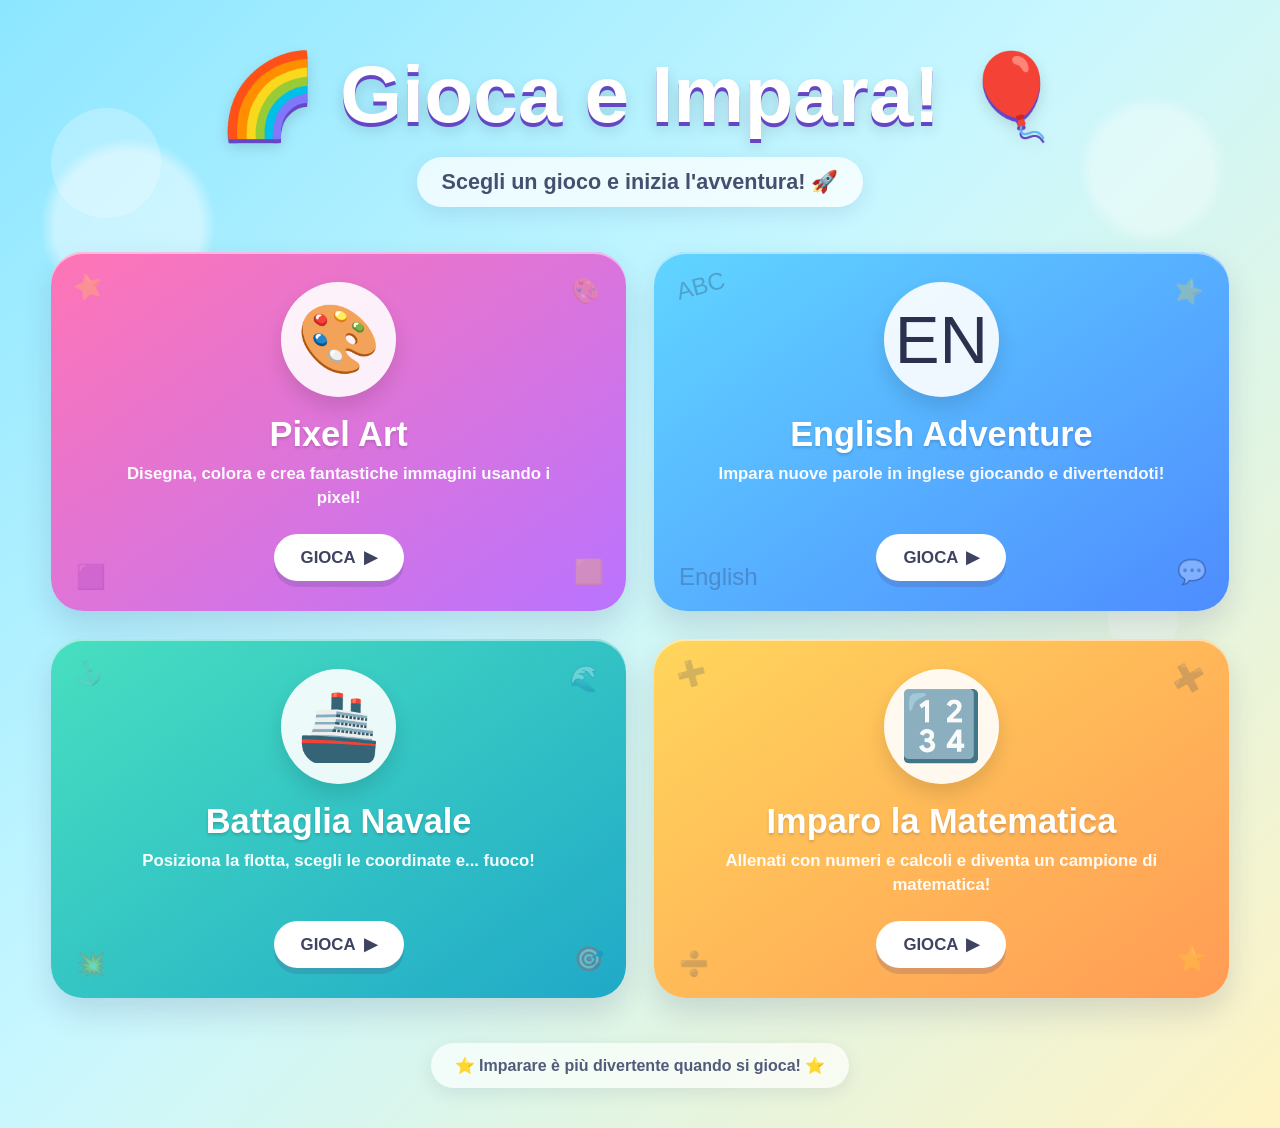
==== battaglia-navale/index.html @ eaf2bc85 "Add files via upload" ====
<!DOCTYPE html>
<html lang="it">
<head>
    <meta charset="UTF-8">

    <meta name="viewport" content="width=device-width, initial-scale=1.0">

    <meta name="description"
          content="Giochi educativi per bambini: Pixel Art, Inglese, Battaglia Navale e Matematica.">

    <title>Gioca e Impara!</title>

    <style>
        /* =========================================
           RESET
        ========================================= */

        * {
            box-sizing: border-box;
            margin: 0;
            padding: 0;
        }

        html {
            scroll-behavior: smooth;
        }

        body {
            min-height: 100vh;
            font-family: "Trebuchet MS", Arial, sans-serif;
            color: #29314f;

            background:
                radial-gradient(circle at 10% 20%, rgba(255,255,255,.45) 0 5%, transparent 6%),
                radial-gradient(circle at 90% 15%, rgba(255,255,255,.35) 0 4%, transparent 5%),
                linear-gradient(135deg, #8ce6ff 0%, #c8f7ff 45%, #fff3c4 100%);

            overflow-x: hidden;
        }


        /* =========================================
           DECORAZIONI SFONDO
        ========================================= */

        .background-decoration {
            position: fixed;
            inset: 0;
            pointer-events: none;
            overflow: hidden;
            z-index: 0;
        }

        .bubble {
            position: absolute;
            border-radius: 50%;
            background: rgba(255,255,255,.25);
            animation: float 8s ease-in-out infinite;
        }

        .bubble:nth-child(1) {
            width: 110px;
            height: 110px;
            top: 12%;
            left: 4%;
        }

        .bubble:nth-child(2) {
            width: 70px;
            height: 70px;
            top: 65%;
            right: 8%;
            animation-delay: 2s;
        }

        .bubble:nth-child(3) {
            width: 150px;
            height: 150px;
            bottom: 5%;
            left: 15%;
            animation-delay: 4s;
        }

        @keyframes float {

            0%, 100% {
                transform: translateY(0);
            }

            50% {
                transform: translateY(-20px);
            }
        }


        /* =========================================
           CONTENITORE
        ========================================= */

        .container {
            position: relative;
            z-index: 1;

            width: min(1200px, 92%);
            margin: 0 auto;

            padding: 55px 0 40px;
        }


        /* =========================================
           HEADER
        ========================================= */

        header {
            text-align: center;
            margin-bottom: 45px;
        }

        .logo {
            font-size: clamp(2.7rem, 7vw, 5rem);
            line-height: 1;
            font-weight: 900;

            color: #ffffff;

            text-shadow:
                0 4px 0 #6547c5,
                0 7px 15px rgba(0,0,0,.15);

            animation: logoEntrance .7s ease-out;
        }

        .logo span {
            display: inline-block;
        }

        .subtitle {
            display: inline-block;

            margin-top: 22px;
            padding: 12px 25px;

            font-size: clamp(1rem, 2.5vw, 1.35rem);
            font-weight: 700;

            color: #455070;

            background: rgba(255,255,255,.75);

            border-radius: 999px;

            box-shadow:
                0 6px 20px rgba(62,77,133,.12);
        }

        @keyframes logoEntrance {

            from {
                opacity: 0;
                transform: translateY(-30px) scale(.9);
            }

            to {
                opacity: 1;
                transform: translateY(0) scale(1);
            }
        }


        /* =========================================
           GRIGLIA APP
        ========================================= */

        .apps-grid {
            display: grid;

            grid-template-columns:
                repeat(2, minmax(0, 1fr));

            gap: 28px;
        }


        /* =========================================
           CARD
        ========================================= */

        .app-card {
            position: relative;

            min-height: 310px;

            padding: 30px;

            display: flex;
            flex-direction: column;
            align-items: center;
            justify-content: center;

            text-align: center;

            border-radius: 32px;

            box-shadow:
                0 15px 30px rgba(44,55,100,.15),
                inset 0 2px 0 rgba(255,255,255,.5);

            transition:
                transform .25s ease,
                box-shadow .25s ease;

            overflow: hidden;
        }

        .app-card:hover {
            transform: translateY(-10px) scale(1.02);

            box-shadow:
                0 22px 40px rgba(44,55,100,.22);
        }


        /* Colori delle card */

        .pixel {
            background:
                linear-gradient(145deg, #ff75b5, #ba73ff);
        }

        .english {
            background:
                linear-gradient(145deg, #60d5ff, #4e8cff);
        }

        .navale {
            background:
                linear-gradient(145deg, #47dfc0, #20a9c8);
        }

        .math {
            background:
                linear-gradient(145deg, #ffd65c, #ff9b55);
        }


        /* Cerchio icona */

        .icon {
            width: 115px;
            height: 115px;

            margin-bottom: 18px;

            display: flex;
            align-items: center;
            justify-content: center;

            font-size: 4.2rem;

            border-radius: 50%;

            background: rgba(255,255,255,.9);

            box-shadow:
                0 10px 20px rgba(0,0,0,.12);

            transition: transform .3s ease;
        }

        .app-card:hover .icon {
            transform: scale(1.1) rotate(-4deg);
        }


        /* =========================================
           TESTI CARD
        ========================================= */

        .app-card h2 {
            margin-bottom: 8px;

            font-size: clamp(1.6rem, 3vw, 2.15rem);

            color: #ffffff;

            text-shadow:
                0 2px 3px rgba(0,0,0,.16);
        }

        .app-card p {
            max-width: 450px;

            min-height: 50px;

            margin-bottom: 22px;

            color: rgba(255,255,255,.95);

            font-size: 1.05rem;
            font-weight: 600;
            line-height: 1.45;
        }


        /* =========================================
           PULSANTI
        ========================================= */

        .play-button {
            display: inline-flex;

            align-items: center;
            justify-content: center;

            gap: 8px;

            padding: 13px 27px;

            color: #3e4361;

            background: #ffffff;

            border: 0;
            border-radius: 999px;

            text-decoration: none;

            font-family: inherit;
            font-size: 1.05rem;
            font-weight: 900;

            cursor: pointer;

            box-shadow:
                0 6px 0 rgba(75,66,119,.2);

            transition:
                transform .15s ease,
                box-shadow .15s ease;
        }

        .play-button:hover {
            transform: translateY(-3px);

            box-shadow:
                0 9px 0 rgba(75,66,119,.18);
        }

        .play-button:active {
            transform: translateY(3px);

            box-shadow:
                0 2px 0 rgba(75,66,119,.2);
        }

        .arrow {
            transition: transform .2s ease;
        }

        .play-button:hover .arrow {
            transform: translateX(4px);
        }


        /* =========================================
           ELEMENTI DECORATIVI NELLE CARD
        ========================================= */

        .card-decoration {
            position: absolute;

            font-size: 1.5rem;

            opacity: .28;

            pointer-events: none;
        }

        .dec-1 {
            top: 20px;
            left: 22px;
            transform: rotate(-15deg);
        }

        .dec-2 {
            top: 25px;
            right: 25px;
            transform: rotate(15deg);
        }

        .dec-3 {
            bottom: 20px;
            left: 25px;
        }

        .dec-4 {
            bottom: 25px;
            right: 22px;
        }


        /* =========================================
           FOOTER
        ========================================= */

        footer {
            text-align: center;

            margin-top: 45px;

            color: #515b7a;
        }

        .footer-message {
            display: inline-block;

            padding: 13px 24px;

            background: rgba(255,255,255,.65);

            border-radius: 999px;

            font-weight: 700;

            box-shadow:
                0 5px 18px rgba(44,55,100,.1);
        }

        .star {
            display: inline-block;
            animation: star 1.5s ease-in-out infinite;
        }

        @keyframes star {

            0%, 100% {
                transform: scale(1) rotate(0);
            }

            50% {
                transform: scale(1.3) rotate(15deg);
            }
        }


        /* =========================================
           RESPONSIVE TABLET
        ========================================= */

        @media (max-width: 800px) {

            .container {
                padding-top: 35px;
            }

            .apps-grid {
                gap: 20px;
            }

            .app-card {
                min-height: 290px;
                padding: 25px 15px;
            }

            .icon {
                width: 100px;
                height: 100px;
                font-size: 3.6rem;
            }
        }


        /* =========================================
           RESPONSIVE SMARTPHONE
        ========================================= */

        @media (max-width: 600px) {

            .container {
                width: 90%;
            }

            header {
                margin-bottom: 30px;
            }

            .apps-grid {
                grid-template-columns: 1fr;
            }

            .app-card {
                min-height: 270px;
            }

            .subtitle {
                border-radius: 20px;
            }
        }


        /* Accessibilità:
           niente animazioni per chi le disabilita
        */

        @media (prefers-reduced-motion: reduce) {

            *,
            *::before,
            *::after {
                animation-duration: .01ms !important;
                transition-duration: .01ms !important;
            }
        }

    </style>
</head>


<body>


<!-- Decorazioni sfondo -->
<div class="background-decoration">
    <div class="bubble"></div>
    <div class="bubble"></div>
    <div class="bubble"></div>
</div>


<main class="container">


    <!-- =========================================
         TITOLO
    ========================================== -->

    <header>

        <h1 class="logo">
            <span>🌈</span>
            Gioca e Impara!
            <span>🎈</span>
        </h1>

        <div class="subtitle">
            Scegli un gioco e inizia l'avventura! 🚀
        </div>

    </header>



    <!-- =========================================
         APPLICAZIONI
    ========================================== -->

    <section class="apps-grid"
             aria-label="Giochi disponibili">


        <!-- PIXEL ART -->

        <article class="app-card pixel">

            <span class="card-decoration dec-1">⭐</span>
            <span class="card-decoration dec-2">🎨</span>
            <span class="card-decoration dec-3">🟪</span>
            <span class="card-decoration dec-4">🟨</span>

            <div class="icon">
                🎨
            </div>

            <h2>Pixel Art</h2>

            <p>
                Disegna, colora e crea fantastiche
                immagini usando i pixel!
            </p>

            <a
                class="play-button"
                href="https://pixelart.mariuzzu75.workers.dev/"
                target="_blank"
                rel="noopener noreferrer">

                GIOCA

                <span class="arrow">▶</span>

            </a>

        </article>



        <!-- ENGLISH ADVENTURE -->

        <article class="app-card english">

            <span class="card-decoration dec-1">ABC</span>
            <span class="card-decoration dec-2">⭐</span>
            <span class="card-decoration dec-3">English</span>
            <span class="card-decoration dec-4">💬</span>

            <div class="icon">
                EN
            </div>

            <h2>English Adventure</h2>

            <p>
                Impara nuove parole in inglese
                giocando e divertendoti!
            </p>

            <a
                class="play-button"
                href="https://inglese-bambini.mariuzzu75.workers.dev/"
                target="_blank"
                rel="noopener noreferrer">

                GIOCA

                <span class="arrow">▶</span>

            </a>

        </article>



        <!-- BATTAGLIA NAVALE -->

        <article class="app-card navale">

            <span class="card-decoration dec-1">⚓</span>
            <span class="card-decoration dec-2">🌊</span>
            <span class="card-decoration dec-3">💥</span>
            <span class="card-decoration dec-4">🎯</span>

            <div class="icon">
                🚢
            </div>

            <h2>Battaglia Navale</h2>

            <p>
                Posiziona la flotta, scegli
                le coordinate e... fuoco!
            </p>

            <a
                class="play-button"
                href="https://battaglia-navale.mariuzzu75.workers.dev/"
                target="_blank"
                rel="noopener noreferrer">

                GIOCA

                <span class="arrow">▶</span>

            </a>

        </article>



        <!-- MATEMATICA -->

        <article class="app-card math">

            <span class="card-decoration dec-1">➕</span>
            <span class="card-decoration dec-2">✖️</span>
            <span class="card-decoration dec-3">➗</span>
            <span class="card-decoration dec-4">⭐</span>

            <div class="icon">
                🔢
            </div>

            <h2>Imparo la Matematica</h2>

            <p>
                Allenati con numeri e calcoli
                e diventa un campione di matematica!
            </p>

            <a
                class="play-button"
                href="https://impara-matematica.mariuzzu75.workers.dev/"
                target="_blank"
                rel="noopener noreferrer">

                GIOCA

                <span class="arrow">▶</span>

            </a>

        </article>


    </section>



    <!-- =========================================
         FOOTER
    ========================================== -->

    <footer>

        <div class="footer-message">

            <span class="star">⭐</span>

            Imparare è più divertente quando si gioca!

            <span class="star">⭐</span>

        </div>

    </footer>


</main>



<script>

    /* ============================================
       Piccolo effetto click sui pulsanti
    ============================================ */

    const buttons =
        document.querySelectorAll(".play-button");


    buttons.forEach(button => {

        button.addEventListener("click", function () {

            const card =
                this.closest(".app-card");


            /*
             * Effetto di conferma visiva.
             * L'apertura del link continua
             * normalmente.
             */

            card.style.transform =
                "scale(0.97)";


            setTimeout(() => {

                card.style.transform = "";

            }, 180);

        });

    });



    /* ============================================
       Entrata progressiva delle card
    ============================================ */

    const cards =
        document.querySelectorAll(".app-card");


    cards.forEach((card, index) => {

        card.style.opacity = "0";

        card.style.transform =
            "translateY(30px)";


        setTimeout(() => {

            card.style.transition =
                "opacity .55s ease, " +
                "transform .55s ease, " +
                "box-shadow .25s ease";


            card.style.opacity = "1";

            card.style.transform =
                "translateY(0)";

        }, 150 + (index * 130));

    });


</script>


</body>
</html>
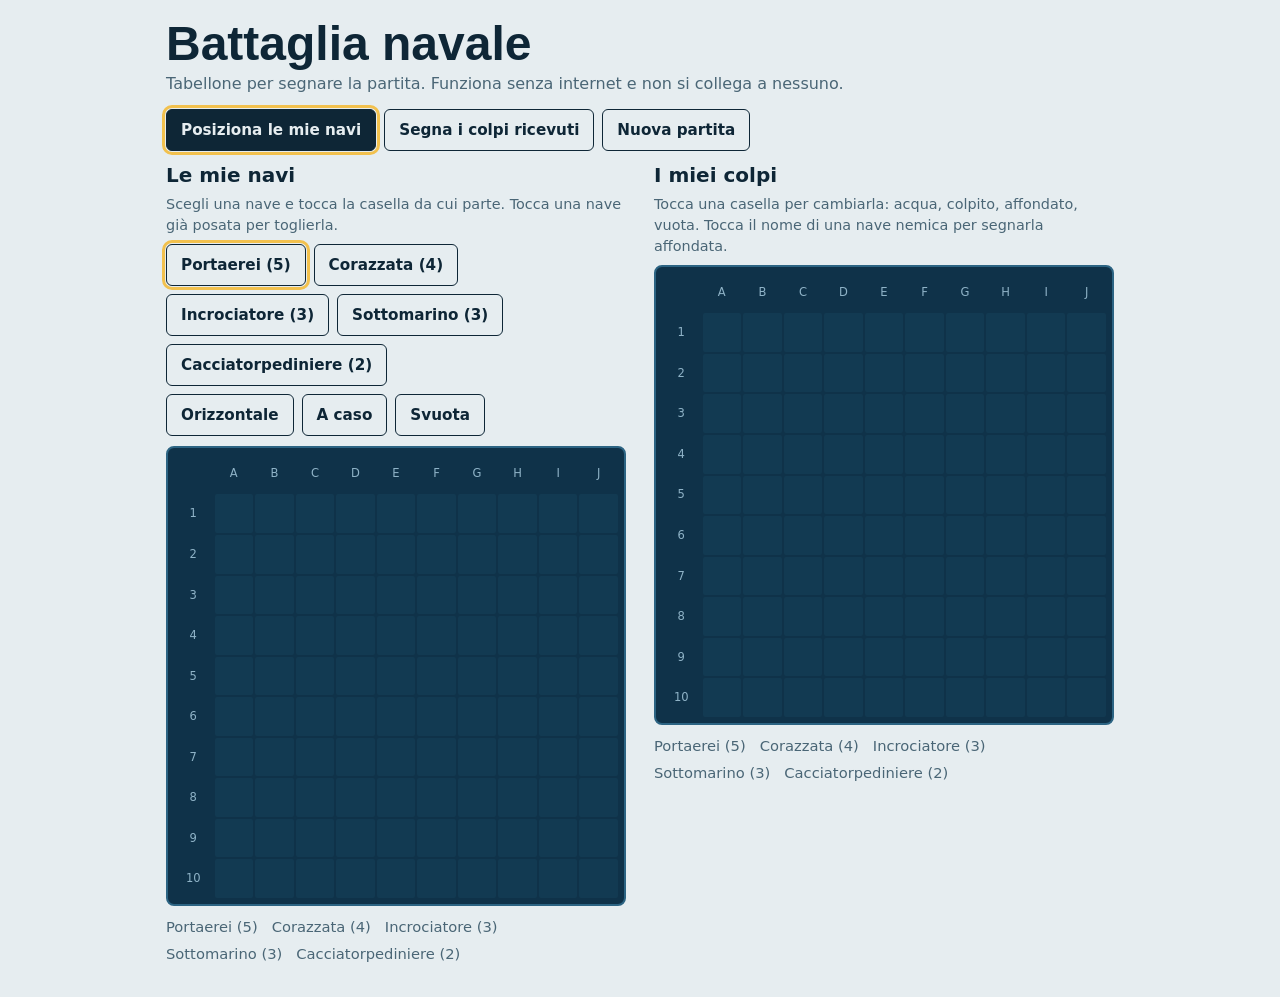
==== commit bb3ec02e: "Rename battaglia-navale-tabellone (1).html to index.html" ====
--- a/battaglia-navale/index.html
+++ b/battaglia-navale/index.html
@@ -1,810 +1,158 @@
-<!DOCTYPE html>
-<html lang="it">
-<head>
-    <meta charset="UTF-8">
-
-    <meta name="viewport" content="width=device-width, initial-scale=1.0">
-
-    <meta name="description"
-          content="Giochi educativi per bambini: Pixel Art, Inglese, Battaglia Navale e Matematica.">
-
-    <title>Gioca e Impara!</title>
-
-    <style>
-        /* =========================================
-           RESET
-        ========================================= */
-
-        * {
-            box-sizing: border-box;
-            margin: 0;
-            padding: 0;
-        }
-
-        html {
-            scroll-behavior: smooth;
-        }
-
-        body {
-            min-height: 100vh;
-            font-family: "Trebuchet MS", Arial, sans-serif;
-            color: #29314f;
-
-            background:
-                radial-gradient(circle at 10% 20%, rgba(255,255,255,.45) 0 5%, transparent 6%),
-                radial-gradient(circle at 90% 15%, rgba(255,255,255,.35) 0 4%, transparent 5%),
-                linear-gradient(135deg, #8ce6ff 0%, #c8f7ff 45%, #fff3c4 100%);
-
-            overflow-x: hidden;
-        }
-
-
-        /* =========================================
-           DECORAZIONI SFONDO
-        ========================================= */
-
-        .background-decoration {
-            position: fixed;
-            inset: 0;
-            pointer-events: none;
-            overflow: hidden;
-            z-index: 0;
-        }
-
-        .bubble {
-            position: absolute;
-            border-radius: 50%;
-            background: rgba(255,255,255,.25);
-            animation: float 8s ease-in-out infinite;
-        }
-
-        .bubble:nth-child(1) {
-            width: 110px;
-            height: 110px;
-            top: 12%;
-            left: 4%;
-        }
-
-        .bubble:nth-child(2) {
-            width: 70px;
-            height: 70px;
-            top: 65%;
-            right: 8%;
-            animation-delay: 2s;
-        }
-
-        .bubble:nth-child(3) {
-            width: 150px;
-            height: 150px;
-            bottom: 5%;
-            left: 15%;
-            animation-delay: 4s;
-        }
-
-        @keyframes float {
-
-            0%, 100% {
-                transform: translateY(0);
-            }
-
-            50% {
-                transform: translateY(-20px);
-            }
-        }
-
-
-        /* =========================================
-           CONTENITORE
-        ========================================= */
-
-        .container {
-            position: relative;
-            z-index: 1;
-
-            width: min(1200px, 92%);
-            margin: 0 auto;
-
-            padding: 55px 0 40px;
-        }
-
-
-        /* =========================================
-           HEADER
-        ========================================= */
-
-        header {
-            text-align: center;
-            margin-bottom: 45px;
-        }
-
-        .logo {
-            font-size: clamp(2.7rem, 7vw, 5rem);
-            line-height: 1;
-            font-weight: 900;
-
-            color: #ffffff;
-
-            text-shadow:
-                0 4px 0 #6547c5,
-                0 7px 15px rgba(0,0,0,.15);
-
-            animation: logoEntrance .7s ease-out;
-        }
-
-        .logo span {
-            display: inline-block;
-        }
-
-        .subtitle {
-            display: inline-block;
-
-            margin-top: 22px;
-            padding: 12px 25px;
-
-            font-size: clamp(1rem, 2.5vw, 1.35rem);
-            font-weight: 700;
-
-            color: #455070;
-
-            background: rgba(255,255,255,.75);
-
-            border-radius: 999px;
-
-            box-shadow:
-                0 6px 20px rgba(62,77,133,.12);
-        }
-
-        @keyframes logoEntrance {
-
-            from {
-                opacity: 0;
-                transform: translateY(-30px) scale(.9);
-            }
-
-            to {
-                opacity: 1;
-                transform: translateY(0) scale(1);
-            }
-        }
-
-
-        /* =========================================
-           GRIGLIA APP
-        ========================================= */
-
-        .apps-grid {
-            display: grid;
-
-            grid-template-columns:
-                repeat(2, minmax(0, 1fr));
-
-            gap: 28px;
-        }
-
-
-        /* =========================================
-           CARD
-        ========================================= */
-
-        .app-card {
-            position: relative;
-
-            min-height: 310px;
-
-            padding: 30px;
-
-            display: flex;
-            flex-direction: column;
-            align-items: center;
-            justify-content: center;
-
-            text-align: center;
-
-            border-radius: 32px;
-
-            box-shadow:
-                0 15px 30px rgba(44,55,100,.15),
-                inset 0 2px 0 rgba(255,255,255,.5);
-
-            transition:
-                transform .25s ease,
-                box-shadow .25s ease;
-
-            overflow: hidden;
-        }
-
-        .app-card:hover {
-            transform: translateY(-10px) scale(1.02);
-
-            box-shadow:
-                0 22px 40px rgba(44,55,100,.22);
-        }
-
-
-        /* Colori delle card */
-
-        .pixel {
-            background:
-                linear-gradient(145deg, #ff75b5, #ba73ff);
-        }
-
-        .english {
-            background:
-                linear-gradient(145deg, #60d5ff, #4e8cff);
-        }
-
-        .navale {
-            background:
-                linear-gradient(145deg, #47dfc0, #20a9c8);
-        }
-
-        .math {
-            background:
-                linear-gradient(145deg, #ffd65c, #ff9b55);
-        }
-
-
-        /* Cerchio icona */
-
-        .icon {
-            width: 115px;
-            height: 115px;
-
-            margin-bottom: 18px;
-
-            display: flex;
-            align-items: center;
-            justify-content: center;
-
-            font-size: 4.2rem;
-
-            border-radius: 50%;
-
-            background: rgba(255,255,255,.9);
-
-            box-shadow:
-                0 10px 20px rgba(0,0,0,.12);
-
-            transition: transform .3s ease;
-        }
-
-        .app-card:hover .icon {
-            transform: scale(1.1) rotate(-4deg);
-        }
-
-
-        /* =========================================
-           TESTI CARD
-        ========================================= */
-
-        .app-card h2 {
-            margin-bottom: 8px;
-
-            font-size: clamp(1.6rem, 3vw, 2.15rem);
-
-            color: #ffffff;
-
-            text-shadow:
-                0 2px 3px rgba(0,0,0,.16);
-        }
-
-        .app-card p {
-            max-width: 450px;
-
-            min-height: 50px;
-
-            margin-bottom: 22px;
-
-            color: rgba(255,255,255,.95);
-
-            font-size: 1.05rem;
-            font-weight: 600;
-            line-height: 1.45;
-        }
-
-
-        /* =========================================
-           PULSANTI
-        ========================================= */
-
-        .play-button {
-            display: inline-flex;
-
-            align-items: center;
-            justify-content: center;
-
-            gap: 8px;
-
-            padding: 13px 27px;
-
-            color: #3e4361;
-
-            background: #ffffff;
-
-            border: 0;
-            border-radius: 999px;
-
-            text-decoration: none;
-
-            font-family: inherit;
-            font-size: 1.05rem;
-            font-weight: 900;
-
-            cursor: pointer;
-
-            box-shadow:
-                0 6px 0 rgba(75,66,119,.2);
-
-            transition:
-                transform .15s ease,
-                box-shadow .15s ease;
-        }
-
-        .play-button:hover {
-            transform: translateY(-3px);
-
-            box-shadow:
-                0 9px 0 rgba(75,66,119,.18);
-        }
-
-        .play-button:active {
-            transform: translateY(3px);
-
-            box-shadow:
-                0 2px 0 rgba(75,66,119,.2);
-        }
-
-        .arrow {
-            transition: transform .2s ease;
-        }
-
-        .play-button:hover .arrow {
-            transform: translateX(4px);
-        }
-
-
-        /* =========================================
-           ELEMENTI DECORATIVI NELLE CARD
-        ========================================= */
-
-        .card-decoration {
-            position: absolute;
-
-            font-size: 1.5rem;
-
-            opacity: .28;
-
-            pointer-events: none;
-        }
-
-        .dec-1 {
-            top: 20px;
-            left: 22px;
-            transform: rotate(-15deg);
-        }
-
-        .dec-2 {
-            top: 25px;
-            right: 25px;
-            transform: rotate(15deg);
-        }
-
-        .dec-3 {
-            bottom: 20px;
-            left: 25px;
-        }
-
-        .dec-4 {
-            bottom: 25px;
-            right: 22px;
-        }
-
-
-        /* =========================================
-           FOOTER
-        ========================================= */
-
-        footer {
-            text-align: center;
-
-            margin-top: 45px;
-
-            color: #515b7a;
-        }
-
-        .footer-message {
-            display: inline-block;
-
-            padding: 13px 24px;
-
-            background: rgba(255,255,255,.65);
-
-            border-radius: 999px;
-
-            font-weight: 700;
-
-            box-shadow:
-                0 5px 18px rgba(44,55,100,.1);
-        }
-
-        .star {
-            display: inline-block;
-            animation: star 1.5s ease-in-out infinite;
-        }
-
-        @keyframes star {
-
-            0%, 100% {
-                transform: scale(1) rotate(0);
-            }
-
-            50% {
-                transform: scale(1.3) rotate(15deg);
-            }
-        }
-
-
-        /* =========================================
-           RESPONSIVE TABLET
-        ========================================= */
-
-        @media (max-width: 800px) {
-
-            .container {
-                padding-top: 35px;
-            }
-
-            .apps-grid {
-                gap: 20px;
-            }
-
-            .app-card {
-                min-height: 290px;
-                padding: 25px 15px;
-            }
-
-            .icon {
-                width: 100px;
-                height: 100px;
-                font-size: 3.6rem;
-            }
-        }
-
-
-        /* =========================================
-           RESPONSIVE SMARTPHONE
-        ========================================= */
-
-        @media (max-width: 600px) {
-
-            .container {
-                width: 90%;
-            }
-
-            header {
-                margin-bottom: 30px;
-            }
-
-            .apps-grid {
-                grid-template-columns: 1fr;
-            }
-
-            .app-card {
-                min-height: 270px;
-            }
-
-            .subtitle {
-                border-radius: 20px;
-            }
-        }
-
-
-        /* Accessibilità:
-           niente animazioni per chi le disabilita
-        */
-
-        @media (prefers-reduced-motion: reduce) {
-
-            *,
-            *::before,
-            *::after {
-                animation-duration: .01ms !important;
-                transition-duration: .01ms !important;
-            }
-        }
-
-    </style>
-</head>
-
-
-<body>
-
-
-<!-- Decorazioni sfondo -->
-<div class="background-decoration">
-    <div class="bubble"></div>
-    <div class="bubble"></div>
-    <div class="bubble"></div>
-</div>
-
-
-<main class="container">
-
-
-    <!-- =========================================
-         TITOLO
-    ========================================== -->
-
-    <header>
-
-        <h1 class="logo">
-            <span>🌈</span>
-            Gioca e Impara!
-            <span>🎈</span>
-        </h1>
-
-        <div class="subtitle">
-            Scegli un gioco e inizia l'avventura! 🚀
-        </div>
-
-    </header>
-
-
-
-    <!-- =========================================
-         APPLICAZIONI
-    ========================================== -->
-
-    <section class="apps-grid"
-             aria-label="Giochi disponibili">
-
-
-        <!-- PIXEL ART -->
-
-        <article class="app-card pixel">
-
-            <span class="card-decoration dec-1">⭐</span>
-            <span class="card-decoration dec-2">🎨</span>
-            <span class="card-decoration dec-3">🟪</span>
-            <span class="card-decoration dec-4">🟨</span>
-
-            <div class="icon">
-                🎨
-            </div>
-
-            <h2>Pixel Art</h2>
-
-            <p>
-                Disegna, colora e crea fantastiche
-                immagini usando i pixel!
-            </p>
-
-            <a
-                class="play-button"
-                href="https://pixelart.mariuzzu75.workers.dev/"
-                target="_blank"
-                rel="noopener noreferrer">
-
-                GIOCA
-
-                <span class="arrow">▶</span>
-
-            </a>
-
-        </article>
-
-
-
-        <!-- ENGLISH ADVENTURE -->
-
-        <article class="app-card english">
-
-            <span class="card-decoration dec-1">ABC</span>
-            <span class="card-decoration dec-2">⭐</span>
-            <span class="card-decoration dec-3">English</span>
-            <span class="card-decoration dec-4">💬</span>
-
-            <div class="icon">
-                EN
-            </div>
-
-            <h2>English Adventure</h2>
-
-            <p>
-                Impara nuove parole in inglese
-                giocando e divertendoti!
-            </p>
-
-            <a
-                class="play-button"
-                href="https://inglese-bambini.mariuzzu75.workers.dev/"
-                target="_blank"
-                rel="noopener noreferrer">
-
-                GIOCA
-
-                <span class="arrow">▶</span>
-
-            </a>
-
-        </article>
-
-
-
-        <!-- BATTAGLIA NAVALE -->
-
-        <article class="app-card navale">
-
-            <span class="card-decoration dec-1">⚓</span>
-            <span class="card-decoration dec-2">🌊</span>
-            <span class="card-decoration dec-3">💥</span>
-            <span class="card-decoration dec-4">🎯</span>
-
-            <div class="icon">
-                🚢
-            </div>
-
-            <h2>Battaglia Navale</h2>
-
-            <p>
-                Posiziona la flotta, scegli
-                le coordinate e... fuoco!
-            </p>
-
-            <a
-                class="play-button"
-                href="https://battaglia-navale.mariuzzu75.workers.dev/"
-                target="_blank"
-                rel="noopener noreferrer">
-
-                GIOCA
-
-                <span class="arrow">▶</span>
-
-            </a>
-
-        </article>
-
-
-
-        <!-- MATEMATICA -->
-
-        <article class="app-card math">
-
-            <span class="card-decoration dec-1">➕</span>
-            <span class="card-decoration dec-2">✖️</span>
-            <span class="card-decoration dec-3">➗</span>
-            <span class="card-decoration dec-4">⭐</span>
-
-            <div class="icon">
-                🔢
-            </div>
-
-            <h2>Imparo la Matematica</h2>
-
-            <p>
-                Allenati con numeri e calcoli
-                e diventa un campione di matematica!
-            </p>
-
-            <a
-                class="play-button"
-                href="https://impara-matematica.mariuzzu75.workers.dev/"
-                target="_blank"
-                rel="noopener noreferrer">
-
-                GIOCA
-
-                <span class="arrow">▶</span>
-
-            </a>
-
-        </article>
-
-
-    </section>
-
-
-
-    <!-- =========================================
-         FOOTER
-    ========================================== -->
-
-    <footer>
-
-        <div class="footer-message">
-
-            <span class="star">⭐</span>
-
-            Imparare è più divertente quando si gioca!
-
-            <span class="star">⭐</span>
-
-        </div>
-
-    </footer>
-
-
-</main>
-
-
-
-<script>
-
-    /* ============================================
-       Piccolo effetto click sui pulsanti
-    ============================================ */
-
-    const buttons =
-        document.querySelectorAll(".play-button");
-
-
-    buttons.forEach(button => {
-
-        button.addEventListener("click", function () {
-
-            const card =
-                this.closest(".app-card");
-
-
-            /*
-             * Effetto di conferma visiva.
-             * L'apertura del link continua
-             * normalmente.
-             */
-
-            card.style.transform =
-                "scale(0.97)";
-
-
-            setTimeout(() => {
-
-                card.style.transform = "";
-
-            }, 180);
-
-        });
-
-    });
-
-
-
-    /* ============================================
-       Entrata progressiva delle card
-    ============================================ */
-
-    const cards =
-        document.querySelectorAll(".app-card");
-
-
-    cards.forEach((card, index) => {
-
-        card.style.opacity = "0";
-
-        card.style.transform =
-            "translateY(30px)";
-
-
-        setTimeout(() => {
-
-            card.style.transition =
-                "opacity .55s ease, " +
-                "transform .55s ease, " +
-                "box-shadow .25s ease";
-
-
-            card.style.opacity = "1";
-
-            card.style.transform =
-                "translateY(0)";
-
-        }, 150 + (index * 130));
-
-    });
-
-
-</script>
-
-
-</body>
-</html>+<!DOCTYPE html>
+<html lang="it">
+<head>
+<meta charset="utf-8">
+<meta name="viewport" content="width=device-width, initial-scale=1">
+<title>Battaglia navale – tabellone</title>
+<style>
+:root{
+  --bg:#e6edf0;--fg:#0e2636;--muted:#4a6676;--panel:#f6f9fa;--line:#b9cbd4;
+  --sea:#123a52;--sea2:#0f3249;--grid:#2c6483;--ship:#9db4c1;--hit:#e4572e;--sunk:#7d220c;--miss:#d7e8f0;--signal:#f2c14e;
+}
+@media (prefers-color-scheme:dark){:root{--bg:#08151e;--fg:#dbe8ee;--muted:#8fa9b8;--panel:#0d2230;--line:#1f4156}}
+*{box-sizing:border-box}
+body{margin:0;background:var(--bg);color:var(--fg);font-family:"Segoe UI",system-ui,-apple-system,"Helvetica Neue",Arial,sans-serif;line-height:1.45}
+main{max-width:980px;margin:0 auto;padding:20px 16px 32px}
+h1{font-family:"Arial Narrow","Segoe UI",Arial,sans-serif;font-size:clamp(2rem,6vw,3rem);margin:0 0 4px;line-height:1}
+h2{font-size:1.25rem;margin:0 0 4px}
+.sub{color:var(--muted);margin:0 0 14px}
+.hint{color:var(--muted);font-size:.9rem;margin:0 0 8px;min-height:2.6em}
+.row{display:flex;flex-wrap:wrap;gap:8px;align-items:center;margin-bottom:10px}
+button.act{font:600 .95rem "Segoe UI",system-ui,sans-serif;padding:9px 14px;border-radius:6px;border:1px solid var(--fg);background:var(--fg);color:var(--bg);cursor:pointer;min-height:42px}
+button.act.alt{background:transparent;color:var(--fg)}
+button.act.on{outline:3px solid var(--signal);outline-offset:1px}
+.boards{display:grid;grid-template-columns:1fr;gap:24px;margin-top:6px}
+@media(min-width:760px){.boards{grid-template-columns:1fr 1fr;gap:28px}}
+.board{display:grid;grid-template-columns:repeat(11,1fr);gap:2px;background:var(--sea2);padding:6px;border-radius:8px;border:2px solid var(--grid)}
+.hd{display:flex;align-items:center;justify-content:center;font-size:.72rem;color:#8fb3c7;aspect-ratio:1;min-width:0}
+.c{aspect-ratio:1;min-width:0;border:0;padding:0;margin:0;background:var(--sea);border-radius:2px;position:relative;cursor:pointer}
+.c:hover{background:#1c5a7c}
+.c:focus-visible{outline:3px solid var(--signal);outline-offset:1px;z-index:2}
+.c.ship{background:var(--ship)}
+.c.miss::after{content:"";position:absolute;inset:36%;border-radius:50%;background:var(--miss)}
+.c.hit{background:var(--hit)}
+.c.hit.sunk{background:var(--sunk)}
+.c.hit::after,.c.hit::before{content:"";position:absolute;left:18%;right:18%;top:calc(50% - 1.5px);height:3px;background:#fff;transform:rotate(45deg);border-radius:2px}
+.c.hit::before{transform:rotate(-45deg)}
+.fleet{list-style:none;margin:10px 0 0;padding:0;display:flex;flex-wrap:wrap;gap:6px 14px;font-size:.92rem;color:var(--muted)}
+.fleet li.down{text-decoration:line-through;color:var(--hit)}
+.fleet button{all:unset;cursor:pointer}
+.fleet button:focus-visible{outline:2px solid var(--signal)}
+</style>
+</head>
+<body>
+<main>
+  <h1>Battaglia navale</h1>
+  <p class="sub">Tabellone per segnare la partita. Funziona senza internet e non si collega a nessuno.</p>
+  <div class="row">
+    <button class="act" id="mPlace" type="button">Posiziona le mie navi</button>
+    <button class="act alt" id="mMark" type="button">Segna i colpi ricevuti</button>
+    <button class="act alt" id="reset" type="button">Nuova partita</button>
+  </div>
+  <div class="boards">
+    <section>
+      <h2>Le mie navi</h2>
+      <p class="hint" id="hintL"></p>
+      <div class="row" id="placeTools">
+        <span id="shipBtns" class="row" style="margin:0"></span>
+        <button class="act alt" id="rot" type="button"></button>
+        <button class="act alt" id="rnd" type="button">A caso</button>
+        <button class="act alt" id="clr" type="button">Svuota</button>
+      </div>
+      <div class="board" id="pb"></div>
+      <ul class="fleet" id="pf"></ul>
+    </section>
+    <section>
+      <h2>I miei colpi</h2>
+      <p class="hint">Tocca una casella per cambiarla: acqua, colpito, affondato, vuota. Tocca il nome di una nave nemica per segnarla affondata.</p>
+      <div class="board" id="eb"></div>
+      <ul class="fleet" id="ef"></ul>
+    </section>
+  </div>
+</main>
+<script>
+var N=10, LET="ABCDEFGHIJ";
+var FLEET=[["Portaerei",5],["Corazzata",4],["Incrociatore",3],["Sottomarino",3],["Cacciatorpediniere",2]];
+var KEY="bn-tabellone";
+function $(id){return document.getElementById(id)}
+function lab(i){return LET[i%N]+(Math.floor(i/N)+1)}
+function blank(){return{ships:FLEET.map(function(f){return{n:f[0],l:f[1],cells:null}}),recv:Array(100).fill(0),shots:Array(100).fill(0),esunk:[false,false,false,false,false]}}
+var S=blank(), mode="place", sel=0, horiz=true;
+try{var raw=localStorage.getItem(KEY);if(raw){var p=JSON.parse(raw);if(p&&p.ships&&p.ships.length===5)S=p}}catch(e){}
+function store(){try{localStorage.setItem(KEY,JSON.stringify(S))}catch(e){}}
+
+function atMap(){var a=Array(100).fill(-1);S.ships.forEach(function(s,id){if(s.cells)s.cells.forEach(function(c){a[c]=id})});return a}
+function cellsFor(l,i){var r=Math.floor(i/N),c=i%N,o=[];if(horiz?c+l>N:r+l>N)return null;for(var k=0;k<l;k++)o.push(horiz?i+k:i+k*N);return o}
+function free(cs){var a=atMap();return cs&&cs.every(function(c){return a[c]<0})}
+function board(fn){
+  var h='<div class="hd"></div>',r,c,i;
+  for(c=0;c<N;c++)h+='<div class="hd">'+LET[c]+'</div>';
+  for(r=0;r<N;r++){h+='<div class="hd">'+(r+1)+'</div>';for(c=0;c<N;c++){i=r*N+c;h+='<button type="button" class="c '+fn(i)+'" data-i="'+i+'" aria-label="'+lab(i)+'"></button>'}}
+  return h;
+}
+function render(){
+  var at=atMap();
+  $("mPlace").classList.toggle("alt",mode!=="place");$("mPlace").classList.toggle("on",mode==="place");
+  $("mMark").classList.toggle("alt",mode!=="mark");$("mMark").classList.toggle("on",mode==="mark");
+  $("placeTools").style.display=mode==="place"?"flex":"none";
+  $("hintL").textContent=mode==="place"
+    ?"Scegli una nave e tocca la casella da cui parte. Tocca una nave già posata per toglierla."
+    :"Tocca una casella quando l’avversario spara: acqua, colpito, vuota.";
+  $("pb").innerHTML=board(function(i){
+    if(S.recv[i]===2)return"hit";
+    if(S.recv[i]===1)return"miss";
+    return at[i]>=0?"ship":"";
+  });
+  $("pf").innerHTML=S.ships.map(function(s){
+    var down=s.cells&&s.cells.every(function(c){return S.recv[c]===2});
+    return'<li class="'+(down?"down":"")+'">'+s.n+' ('+s.l+')</li>';
+  }).join("");
+  $("eb").innerHTML=board(function(i){
+    var v=S.shots[i];
+    return v===1?"miss":v===2?"hit":v===3?"hit sunk":"";
+  });
+  $("ef").innerHTML=FLEET.map(function(f,id){
+    return'<li class="'+(S.esunk[id]?"down":"")+'"><button type="button" data-e="'+id+'">'+f[0]+' ('+f[1]+')</button></li>';
+  }).join("");
+  $("shipBtns").innerHTML=S.ships.map(function(s,id){
+    return'<button type="button" class="act alt'+(id===sel?" on":"")+'" data-s="'+id+'">'+s.n+' ('+s.l+')'+(s.cells?" ✓":"")+'</button>';
+  }).join("");
+  $("rot").textContent=horiz?"Orizzontale":"Verticale";
+}
+$("mPlace").onclick=function(){mode="place";render()};
+$("mMark").onclick=function(){mode="mark";render()};
+$("rot").onclick=function(){horiz=!horiz;render()};
+$("clr").onclick=function(){S.ships.forEach(function(s){s.cells=null});sel=0;store();render()};
+$("rnd").onclick=function(){
+  S.ships.forEach(function(s){s.cells=null});
+  S.ships.forEach(function(s){for(;;){horiz=Math.random()<.5;var cs=cellsFor(s.l,Math.floor(Math.random()*100));if(free(cs)){s.cells=cs;break}}});
+  store();render();
+};
+$("reset").onclick=function(){if(confirm("Iniziare una nuova partita? Navi e segni verranno cancellati.")){S=blank();sel=0;mode="place";store();render()}};
+$("shipBtns").onclick=function(e){var b=e.target.closest("[data-s]");if(b){sel=+b.dataset.s;render()}};
+$("pb").onclick=function(e){
+  var b=e.target.closest("[data-i]");if(!b)return;
+  var i=+b.dataset.i;
+  if(mode==="mark"){S.recv[i]=(S.recv[i]+1)%3}
+  else{
+    var id=atMap()[i];
+    if(id>=0){S.ships[id].cells=null;sel=id}
+    else{
+      var s=S.ships[sel],cs=cellsFor(s.l,i);
+      s.cells=null;
+      if(!free(cs)){render();return}
+      s.cells=cs;
+      for(var k=0;k<5;k++)if(!S.ships[k].cells){sel=k;break}
+    }
+  }
+  store();render();
+};
+$("eb").onclick=function(e){
+  var b=e.target.closest("[data-i]");if(!b)return;
+  var i=+b.dataset.i;S.shots[i]=(S.shots[i]+1)%4;store();render();
+};
+$("ef").onclick=function(e){var b=e.target.closest("[data-e]");if(b){var id=+b.dataset.e;S.esunk[id]=!S.esunk[id];store();render()}};
+render();
+</script>
+</body>
+</html>
